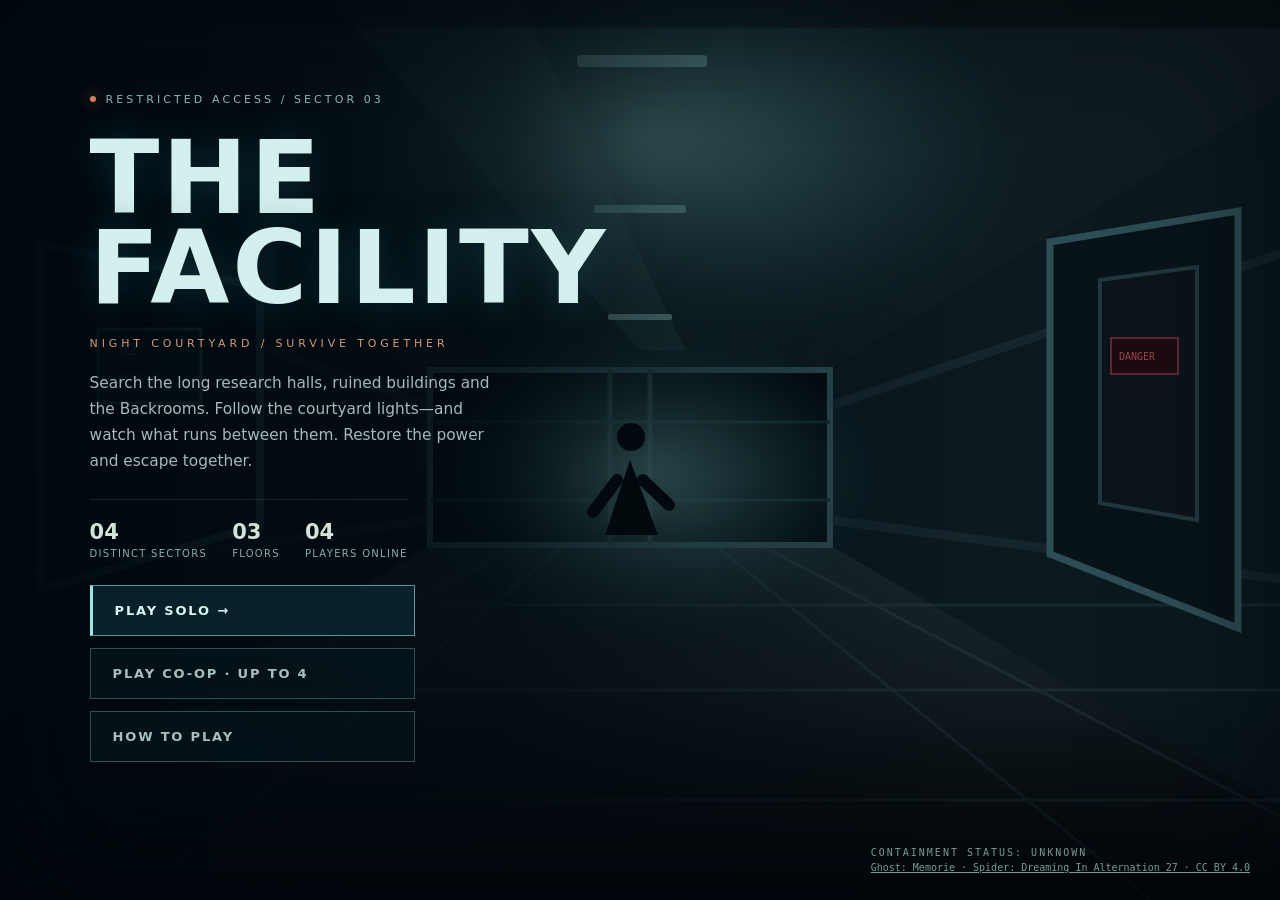
==== index.html @ fafb592e "Reduce close-enemy rendering lag with a lighter native hunter Replace the runtime 858,335-triangle h" ====
<!doctype html>
<html lang="en"><head><meta charset="utf-8"><meta name="viewport" content="width=device-width,initial-scale=1,viewport-fit=cover"><meta name="theme-color" content="#07161c"><meta name="description" content="Explore long research halls, the Backrooms, and a lit outdoor courtyard. Join a four-player room and survive together."><title>The Facility — Night Courtyard</title><meta name="facility-build" content="proximity-r4-20261022"><link rel="manifest" href="manifest.webmanifest"><link rel="stylesheet" href="assets/facility-menu.css?v=proximity-r4"><style>
*{box-sizing:border-box}html,body{margin:0;width:100%;height:100%;overflow:hidden;background:#02070c;color:#d4f0ee;font-family:system-ui,Arial,sans-serif}.menu{position:absolute;inset:0;background:linear-gradient(90deg,rgba(0,9,15,.96),rgba(0,9,15,.74) 39%,rgba(0,9,15,.08) 76%),url('assets/facility-menu.svg') center/cover;display:flex;align-items:center;padding:clamp(24px,7vw,120px)}.menu:after{content:'';position:absolute;inset:0;pointer-events:none;background:linear-gradient(0deg,#02070cb0,transparent 24%);box-shadow:inset 0 0 150px #02070c99}.panel{max-width:620px;z-index:1}.eyebrow{display:flex;align-items:center;gap:10px;font-size:11px;letter-spacing:.28em;color:#8cb8ae}.dot{width:6px;height:6px;background:#d6825e;border-radius:50%;box-shadow:0 0 15px #c96545}h1{font-weight:800;font-size:clamp(58px,8vw,120px);line-height:.88;letter-spacing:.025em;margin:27px 0 24px;text-transform:uppercase;text-shadow:0 2px 35px #124a5080}.edition{color:#d49a76;font-size:11px;letter-spacing:.35em;margin-bottom:20px}p{color:#a5b9bd;line-height:1.7;font-size:clamp(14px,1.2vw,17px);max-width:420px}.stats{display:flex;gap:25px;margin:25px 0;border-top:1px solid #739b9730;padding-top:18px;width:max-content}.stats span{font-size:10px;color:#8dada9;letter-spacing:.13em}.stats b{display:block;color:#d2e3d9;font-size:21px;line-height:1.4;letter-spacing:0}.buttons{display:grid;gap:12px;margin-top:26px;max-width:325px}button{background:rgba(10,37,46,.86);color:#d6f8f4;border:1px solid #5a959b;border-left:3px solid #9de5e4;text-align:left;padding:17px 22px;font:700 13px system-ui;letter-spacing:.14em;cursor:pointer;transition:.2s}button.secondary{background:#05151bc0;border-color:#344e53;border-left-width:1px;color:#a8c1be}button:hover,button:focus-visible{background:#235861;transform:translateX(4px);outline:2px solid transparent}#game{display:none;position:absolute;inset:0;border:0;width:100%;height:100%;background:black}#notice{color:#e6b3a9;min-height:1.5em;font-size:13px}#help{display:none;margin-top:16px;padding:14px 16px;background:#07181de8;border:1px solid #3b6168;font-size:13px;max-width:450px}.foot{position:fixed;bottom:22px;right:30px;color:#789a94;font:10px monospace;letter-spacing:.2em;z-index:1}@media(max-width:600px){.menu{align-items:center;padding:30px 24px;background-position:59% center}h1{font-size:64px}.stats{gap:22px;margin:20px 0}.stats b{font-size:18px}.buttons{margin-top:20px}p{font-size:14px;max-width:310px}.foot{bottom:12px;right:20px;font-size:8px}}@media(max-height:590px){.menu{padding:20px 5vw}h1{font-size:56px;margin:16px 0}.stats{display:none}.buttons{margin-top:14px;gap:8px}button{padding:12px 20px}p{margin:10px 0;font-size:13px}.edition{margin-bottom:8px}#help{position:absolute;left:48%;top:22%;max-width:46%;background:#07181df5}.foot{bottom:10px}}
</style></head><body><main class="menu" id="menu"><div class="panel"><div class="eyebrow"><i class="dot"></i> RESTRICTED ACCESS / SECTOR 03</div><h1>THE<br>FACILITY</h1><div class="edition">NIGHT COURTYARD / SURVIVE TOGETHER</div><p>Search the long research halls, ruined buildings and the Backrooms. Follow the courtyard lights—and watch what runs between them. Restore the power and escape together.</p><div class="stats"><span><b>04</b>DISTINCT SECTORS</span><span><b>03</b>FLOORS</span><span><b>04</b>PLAYERS ONLINE</span></div><div class="buttons"><button id="play">PLAY SOLO →</button><button id="coop" class="secondary">PLAY CO-OP · UP TO 4</button><button id="guide" class="secondary" aria-expanded="false" aria-controls="help">HOW TO PLAY</button></div><p id="help">WASD / joystick to walk. Hold Shift or the SPRINT button to run; pushing the joystick forward always walks. You have 30 seconds of sprint stamina.<br><br>E / USE opens doors and collects items. F / LIGHT switches your flashlight. C / CROUCH keeps you quiet. Find one fuse on each floor, place all three in the basement breaker, then survive until the lift arrives. Follow the signs to explore both wings. Watch your health bar: hits deal damage. Health slowly recovers after 12 seconds out of danger. Close doors and break line of sight to escape the hunter. In co-op, E / USE revives a nearby downed teammate. The service exit leads to the night courtyard. Teammates wear lit suits with name labels. Your ghost can appear behind the east-wing observation, morgue, and cryogenics doors, or watch from corridors.</p><p id="notice" role="status"></p></div><div class="foot">CONTAINMENT STATUS: UNKNOWN<br><a href="CREDITS.md" target="_blank" rel="noopener" style="color:inherit;letter-spacing:0;line-height:2">Ghost: Memorie · Spider: Dreaming In Alternation 27 · CC BY 4.0</a></div></main><dialog id="coop-menu" aria-labelledby="coop-heading"><button id="coop-close" class="coop-close" aria-label="Close co-op menu">×</button><div class="eyebrow">SURVIVE TOGETHER / 2–4 PLAYERS</div><h2 id="coop-heading">Enter as a team.</h2><p>Share a room code, search both wings, and bring your team to the freight lift.</p><label for="survivor-name">YOUR NAME</label><input id="survivor-name" maxlength="18" value="Survivor" autocomplete="nickname"><div class="coop-actions"><button id="host-room" type="button">CREATE A ROOM →</button></div><div class="coop-divider">OR JOIN A FRIEND</div><form id="join-room" novalidate><label for="room-code">ROOM CODE</label><input id="room-code" maxlength="6" placeholder="ABC234" autocomplete="off" autocapitalize="characters" spellcheck="false" aria-describedby="coop-feedback"><div class="coop-actions"><button type="submit" class="secondary">JOIN ROOM →</button></div><p id="coop-feedback" role="status"></p></form><p class="coop-note">The host must keep their game open. Your team shares doors, fuses and monsters. Press E / USE near a downed teammate to revive them. Online rooms use a hosted connection. The host must keep this tab active.</p></dialog><iframe id="game" title="The Facility gameplay" allow="autoplay; fullscreen; gamepad" allowfullscreen></iframe><script>
const menu=document.getElementById('menu'),frame=document.getElementById('game'),notice=document.getElementById('notice');
document.getElementById('guide').onclick=()=>{const b=document.getElementById('guide'),h=document.getElementById('help'),open=b.getAttribute('aria-expanded')!=='true';h.style.display=open?'block':'none';b.setAttribute('aria-expanded',String(open));};
document.getElementById('play').onclick=()=>launchFacility();
addEventListener('message',e=>{if(e.source!==frame.contentWindow||e.origin!==location.origin)return;if(e.data&&e.data.type==='facility-boot-error'){menu.style.display='flex';frame.style.display='none';notice.textContent='The game could not start. Reload and try again.';}});
</script><script src="assets/facility-menu.js?v=proximity-r4"></script></body></html>
---- assets/facility-menu.css ----
#coop-menu{width:min(460px,calc(100vw - 32px));max-height:calc(100dvh - 32px);overflow:auto;border:1px solid #527976;border-top:3px solid #a3d5c4;border-radius:6px;background:#07171e;color:#d7efe6;padding:28px;box-shadow:0 30px 100px #0009}#coop-menu::backdrop{background:#000c;backdrop-filter:blur(5px)}#coop-menu h2{font-size:29px;letter-spacing:.04em;margin:8px 0 12px}#coop-menu p{font-size:13px;line-height:1.65}#coop-menu label{display:block;margin:19px 0 7px;font-size:11px;letter-spacing:.12em;color:#a3c0b7}#coop-menu input{width:100%;border:1px solid #456363;border-radius:3px;background:#021015;padding:12px 14px;color:#e2f4eb;font:15px system-ui;outline-offset:3px}#coop-menu #room-code{font:600 22px monospace;letter-spacing:.22em;text-transform:uppercase}#coop-menu .coop-actions{display:grid;gap:10px;margin-top:20px}#coop-menu button{width:100%;border-radius:3px;min-height:46px;padding:13px 16px;font-size:11px}#coop-menu button:hover{transform:none}#coop-menu .coop-divider{display:flex;align-items:center;gap:12px;font:10px system-ui;letter-spacing:.1em;color:#789b90;margin:22px 0 4px}#coop-menu .coop-divider::before,#coop-menu .coop-divider::after{content:'';height:1px;flex:1;background:#3a5b584f}#coop-menu .coop-close{float:right;width:32px;min-height:32px;padding:3px;text-align:center;border:0;font-size:22px;background:transparent;color:#aac5bb}#coop-feedback{min-height:1.5em;color:#ffc1a8!important;margin:12px 0 0!important}#coop-menu .coop-note{margin-bottom:0;color:#90aaa2;font-size:11px}@media(max-height:590px){#coop-menu{padding:18px 24px}#coop-menu h2{font-size:23px;margin:2px 0}#coop-menu p{margin:6px 0}#coop-menu label{margin-top:12px}#coop-menu .coop-actions{margin-top:12px;gap:7px}#coop-menu button{min-height:39px;padding:10px 15px}#coop-menu .coop-divider{margin-top:15px}}
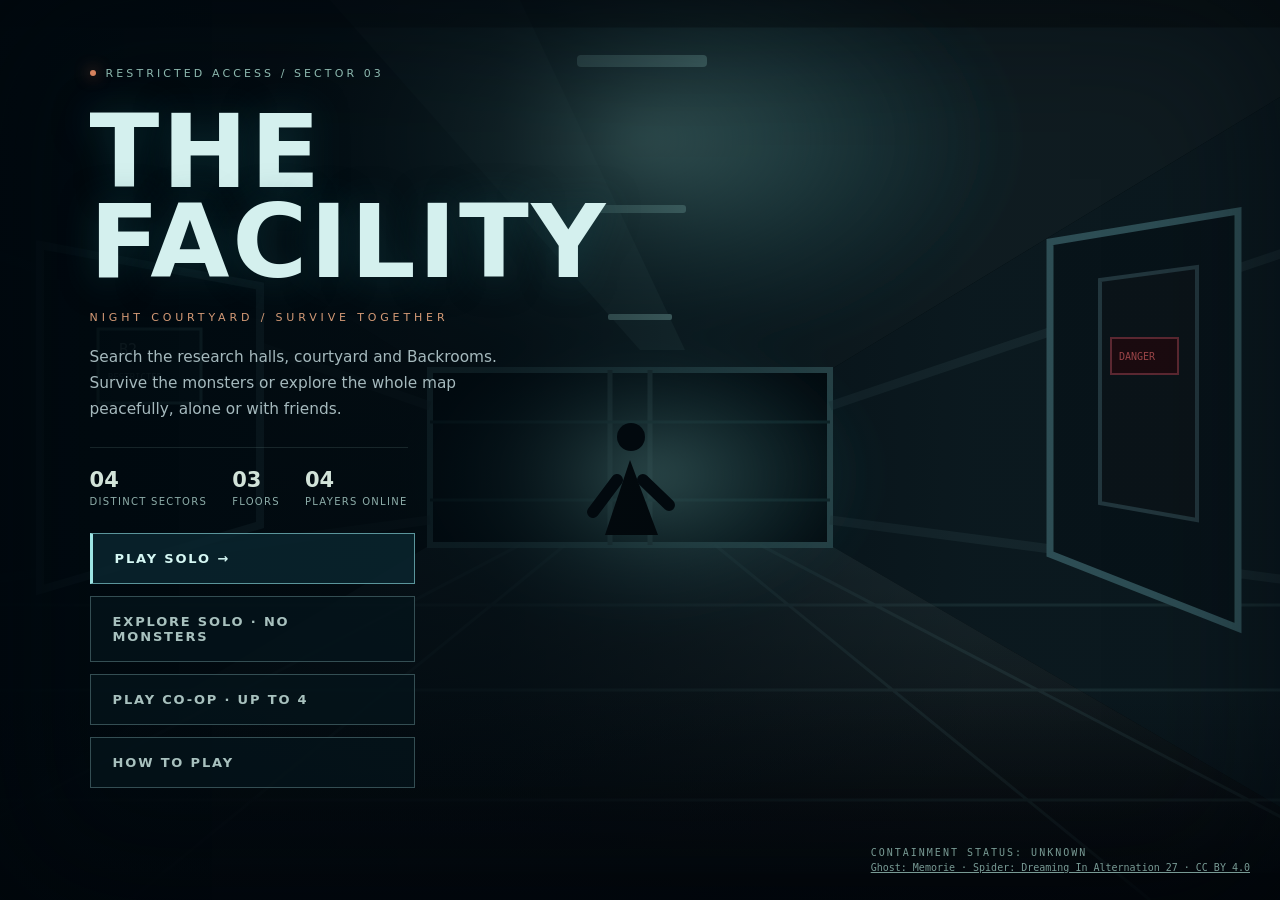
==== commit 278c3bac: "Add explore mode, floor map and improve mobile chase performance" ====
--- a/index.html
+++ b/index.html
@@ -1,9 +1,10 @@
 <!doctype html>
-<html lang="en"><head><meta charset="utf-8"><meta name="viewport" content="width=device-width,initial-scale=1,viewport-fit=cover"><meta name="theme-color" content="#07161c"><meta name="description" content="Explore long research halls, the Backrooms, and a lit outdoor courtyard. Join a four-player room and survive together."><title>The Facility — Night Courtyard</title><meta name="facility-build" content="proximity-r4-20261022"><link rel="manifest" href="manifest.webmanifest"><link rel="stylesheet" href="assets/facility-menu.css?v=proximity-r4"><style>
+<html lang="en"><head><meta charset="utf-8"><meta name="viewport" content="width=device-width,initial-scale=1,viewport-fit=cover"><meta name="theme-color" content="#07161c"><meta name="description" content="Explore long research halls, the Backrooms, and a lit outdoor courtyard. Join a four-player room and survive together."><title>The Facility — Night Courtyard</title><meta name="facility-build" content="explore-r6-20261027"><link rel="manifest" href="manifest.webmanifest"><link rel="stylesheet" href="assets/facility-menu.css?v=explore-r6"><style>
 *{box-sizing:border-box}html,body{margin:0;width:100%;height:100%;overflow:hidden;background:#02070c;color:#d4f0ee;font-family:system-ui,Arial,sans-serif}.menu{position:absolute;inset:0;background:linear-gradient(90deg,rgba(0,9,15,.96),rgba(0,9,15,.74) 39%,rgba(0,9,15,.08) 76%),url('assets/facility-menu.svg') center/cover;display:flex;align-items:center;padding:clamp(24px,7vw,120px)}.menu:after{content:'';position:absolute;inset:0;pointer-events:none;background:linear-gradient(0deg,#02070cb0,transparent 24%);box-shadow:inset 0 0 150px #02070c99}.panel{max-width:620px;z-index:1}.eyebrow{display:flex;align-items:center;gap:10px;font-size:11px;letter-spacing:.28em;color:#8cb8ae}.dot{width:6px;height:6px;background:#d6825e;border-radius:50%;box-shadow:0 0 15px #c96545}h1{font-weight:800;font-size:clamp(58px,8vw,120px);line-height:.88;letter-spacing:.025em;margin:27px 0 24px;text-transform:uppercase;text-shadow:0 2px 35px #124a5080}.edition{color:#d49a76;font-size:11px;letter-spacing:.35em;margin-bottom:20px}p{color:#a5b9bd;line-height:1.7;font-size:clamp(14px,1.2vw,17px);max-width:420px}.stats{display:flex;gap:25px;margin:25px 0;border-top:1px solid #739b9730;padding-top:18px;width:max-content}.stats span{font-size:10px;color:#8dada9;letter-spacing:.13em}.stats b{display:block;color:#d2e3d9;font-size:21px;line-height:1.4;letter-spacing:0}.buttons{display:grid;gap:12px;margin-top:26px;max-width:325px}button{background:rgba(10,37,46,.86);color:#d6f8f4;border:1px solid #5a959b;border-left:3px solid #9de5e4;text-align:left;padding:17px 22px;font:700 13px system-ui;letter-spacing:.14em;cursor:pointer;transition:.2s}button.secondary{background:#05151bc0;border-color:#344e53;border-left-width:1px;color:#a8c1be}button:hover,button:focus-visible{background:#235861;transform:translateX(4px);outline:2px solid transparent}#game{display:none;position:absolute;inset:0;border:0;width:100%;height:100%;background:black}#notice{color:#e6b3a9;min-height:1.5em;font-size:13px}#help{display:none;margin-top:16px;padding:14px 16px;background:#07181de8;border:1px solid #3b6168;font-size:13px;max-width:450px}.foot{position:fixed;bottom:22px;right:30px;color:#789a94;font:10px monospace;letter-spacing:.2em;z-index:1}@media(max-width:600px){.menu{align-items:center;padding:30px 24px;background-position:59% center}h1{font-size:64px}.stats{gap:22px;margin:20px 0}.stats b{font-size:18px}.buttons{margin-top:20px}p{font-size:14px;max-width:310px}.foot{bottom:12px;right:20px;font-size:8px}}@media(max-height:590px){.menu{padding:20px 5vw}h1{font-size:56px;margin:16px 0}.stats{display:none}.buttons{margin-top:14px;gap:8px}button{padding:12px 20px}p{margin:10px 0;font-size:13px}.edition{margin-bottom:8px}#help{position:absolute;left:48%;top:22%;max-width:46%;background:#07181df5}.foot{bottom:10px}}
-</style></head><body><main class="menu" id="menu"><div class="panel"><div class="eyebrow"><i class="dot"></i> RESTRICTED ACCESS / SECTOR 03</div><h1>THE<br>FACILITY</h1><div class="edition">NIGHT COURTYARD / SURVIVE TOGETHER</div><p>Search the long research halls, ruined buildings and the Backrooms. Follow the courtyard lights—and watch what runs between them. Restore the power and escape together.</p><div class="stats"><span><b>04</b>DISTINCT SECTORS</span><span><b>03</b>FLOORS</span><span><b>04</b>PLAYERS ONLINE</span></div><div class="buttons"><button id="play">PLAY SOLO →</button><button id="coop" class="secondary">PLAY CO-OP · UP TO 4</button><button id="guide" class="secondary" aria-expanded="false" aria-controls="help">HOW TO PLAY</button></div><p id="help">WASD / joystick to walk. Hold Shift or the SPRINT button to run; pushing the joystick forward always walks. You have 30 seconds of sprint stamina.<br><br>E / USE opens doors and collects items. F / LIGHT switches your flashlight. C / CROUCH keeps you quiet. Find one fuse on each floor, place all three in the basement breaker, then survive until the lift arrives. Follow the signs to explore both wings. Watch your health bar: hits deal damage. Health slowly recovers after 12 seconds out of danger. Close doors and break line of sight to escape the hunter. In co-op, E / USE revives a nearby downed teammate. The service exit leads to the night courtyard. Teammates wear lit suits with name labels. Your ghost can appear behind the east-wing observation, morgue, and cryogenics doors, or watch from corridors.</p><p id="notice" role="status"></p></div><div class="foot">CONTAINMENT STATUS: UNKNOWN<br><a href="CREDITS.md" target="_blank" rel="noopener" style="color:inherit;letter-spacing:0;line-height:2">Ghost: Memorie · Spider: Dreaming In Alternation 27 · CC BY 4.0</a></div></main><dialog id="coop-menu" aria-labelledby="coop-heading"><button id="coop-close" class="coop-close" aria-label="Close co-op menu">×</button><div class="eyebrow">SURVIVE TOGETHER / 2–4 PLAYERS</div><h2 id="coop-heading">Enter as a team.</h2><p>Share a room code, search both wings, and bring your team to the freight lift.</p><label for="survivor-name">YOUR NAME</label><input id="survivor-name" maxlength="18" value="Survivor" autocomplete="nickname"><div class="coop-actions"><button id="host-room" type="button">CREATE A ROOM →</button></div><div class="coop-divider">OR JOIN A FRIEND</div><form id="join-room" novalidate><label for="room-code">ROOM CODE</label><input id="room-code" maxlength="6" placeholder="ABC234" autocomplete="off" autocapitalize="characters" spellcheck="false" aria-describedby="coop-feedback"><div class="coop-actions"><button type="submit" class="secondary">JOIN ROOM →</button></div><p id="coop-feedback" role="status"></p></form><p class="coop-note">The host must keep their game open. Your team shares doors, fuses and monsters. Press E / USE near a downed teammate to revive them. Online rooms use a hosted connection. The host must keep this tab active.</p></dialog><iframe id="game" title="The Facility gameplay" allow="autoplay; fullscreen; gamepad" allowfullscreen></iframe><script>
+</style></head><body><main class="menu" id="menu"><div class="panel"><div class="eyebrow"><i class="dot"></i> RESTRICTED ACCESS / SECTOR 03</div><h1>THE<br>FACILITY</h1><div class="edition">NIGHT COURTYARD / SURVIVE TOGETHER</div><p>Search the research halls, courtyard and Backrooms. Survive the monsters or explore the whole map peacefully, alone or with friends.</p><div class="stats"><span><b>04</b>DISTINCT SECTORS</span><span><b>03</b>FLOORS</span><span><b>04</b>PLAYERS ONLINE</span></div><div class="buttons"><button id="play">PLAY SOLO →</button><button id="explore" class="secondary">EXPLORE SOLO · NO MONSTERS</button><button id="coop" class="secondary">PLAY CO-OP · UP TO 4</button><button id="guide" class="secondary" aria-expanded="false" aria-controls="help">HOW TO PLAY</button></div><p id="help">WASD / joystick to walk. Hold Shift or the SPRINT button to run; pushing the joystick forward always walks. You have 30 seconds of sprint stamina.<br><br>E / USE opens doors and collects items. F / LIGHT switches your flashlight. C / CROUCH keeps you quiet. The minimap marks the fuses. Tap it or press M for the full map and floor buttons. Find one fuse on each floor, place all three in the basement breaker, then survive until the lift arrives. Follow the signs to explore both wings. Watch your health bar: hits deal damage. Health slowly recovers after 12 seconds out of danger. Close doors and break line of sight to escape the hunter. In co-op, E / USE revives a nearby downed teammate. The service exit leads to the night courtyard. Teammates wear lit suits with name labels. Your ghost can appear behind the east-wing observation, morgue, and cryogenics doors, or watch from corridors.</p><p id="notice" role="status"></p></div><div class="foot">CONTAINMENT STATUS: UNKNOWN<br><a href="CREDITS.md" target="_blank" rel="noopener" style="color:inherit;letter-spacing:0;line-height:2">Ghost: Memorie · Spider: Dreaming In Alternation 27 · CC BY 4.0</a></div></main><dialog id="coop-menu" aria-labelledby="coop-heading"><button id="coop-close" class="coop-close" aria-label="Close co-op menu">×</button><div class="eyebrow">SURVIVE TOGETHER / 2–4 PLAYERS</div><h2 id="coop-heading">Enter as a team.</h2><p>Share a room code, search both wings, and bring your team to the freight lift.</p><label for="survivor-name">YOUR NAME</label><input id="survivor-name" maxlength="18" value="Survivor" autocomplete="nickname"><fieldset class="mode-choice"><legend>CREATE A ROOM AS</legend><label><input type="radio" name="room-mode" value="survival" checked><span><b>SURVIVAL</b><small>Find fuses and escape together</small></span></label><label><input type="radio" name="room-mode" value="explore"><span><b>EXPLORE</b><small>All areas open · no monsters</small></span></label></fieldset><div class="coop-actions"><button id="host-room" type="button">CREATE A ROOM →</button></div><div class="coop-divider">OR JOIN A FRIEND</div><form id="join-room" novalidate><label for="room-code">ROOM CODE</label><input id="room-code" maxlength="6" placeholder="ABC234" autocomplete="off" autocapitalize="characters" spellcheck="false" aria-describedby="coop-feedback"><div class="coop-actions"><button type="submit" class="secondary">JOIN ROOM →</button></div><p id="coop-feedback" role="status"></p></form><p class="coop-note">The host chooses the mode. Friends join with the room code and enter the same world. Keep the host game open while playing.</p></dialog><iframe id="game" title="The Facility gameplay" allow="autoplay; fullscreen; gamepad" allowfullscreen></iframe><script>
 const menu=document.getElementById('menu'),frame=document.getElementById('game'),notice=document.getElementById('notice');
 document.getElementById('guide').onclick=()=>{const b=document.getElementById('guide'),h=document.getElementById('help'),open=b.getAttribute('aria-expanded')!=='true';h.style.display=open?'block':'none';b.setAttribute('aria-expanded',String(open));};
 document.getElementById('play').onclick=()=>launchFacility();
+document.getElementById('explore').onclick=()=>launchFacility(null,null,'explore');
 addEventListener('message',e=>{if(e.source!==frame.contentWindow||e.origin!==location.origin)return;if(e.data&&e.data.type==='facility-boot-error'){menu.style.display='flex';frame.style.display='none';notice.textContent='The game could not start. Reload and try again.';}});
-</script><script src="assets/facility-menu.js?v=proximity-r4"></script></body></html>
+</script><script src="assets/facility-menu.js?v=explore-r6"></script></body></html>
--- a/assets/facility-menu.css
+++ b/assets/facility-menu.css
@@ -1 +1,3 @@
 #coop-menu{width:min(460px,calc(100vw - 32px));max-height:calc(100dvh - 32px);overflow:auto;border:1px solid #527976;border-top:3px solid #a3d5c4;border-radius:6px;background:#07171e;color:#d7efe6;padding:28px;box-shadow:0 30px 100px #0009}#coop-menu::backdrop{background:#000c;backdrop-filter:blur(5px)}#coop-menu h2{font-size:29px;letter-spacing:.04em;margin:8px 0 12px}#coop-menu p{font-size:13px;line-height:1.65}#coop-menu label{display:block;margin:19px 0 7px;font-size:11px;letter-spacing:.12em;color:#a3c0b7}#coop-menu input{width:100%;border:1px solid #456363;border-radius:3px;background:#021015;padding:12px 14px;color:#e2f4eb;font:15px system-ui;outline-offset:3px}#coop-menu #room-code{font:600 22px monospace;letter-spacing:.22em;text-transform:uppercase}#coop-menu .coop-actions{display:grid;gap:10px;margin-top:20px}#coop-menu button{width:100%;border-radius:3px;min-height:46px;padding:13px 16px;font-size:11px}#coop-menu button:hover{transform:none}#coop-menu .coop-divider{display:flex;align-items:center;gap:12px;font:10px system-ui;letter-spacing:.1em;color:#789b90;margin:22px 0 4px}#coop-menu .coop-divider::before,#coop-menu .coop-divider::after{content:'';height:1px;flex:1;background:#3a5b584f}#coop-menu .coop-close{float:right;width:32px;min-height:32px;padding:3px;text-align:center;border:0;font-size:22px;background:transparent;color:#aac5bb}#coop-feedback{min-height:1.5em;color:#ffc1a8!important;margin:12px 0 0!important}#coop-menu .coop-note{margin-bottom:0;color:#90aaa2;font-size:11px}@media(max-height:590px){#coop-menu{padding:18px 24px}#coop-menu h2{font-size:23px;margin:2px 0}#coop-menu p{margin:6px 0}#coop-menu label{margin-top:12px}#coop-menu .coop-actions{margin-top:12px;gap:7px}#coop-menu button{min-height:39px;padding:10px 15px}#coop-menu .coop-divider{margin-top:15px}}
+
+#coop-menu .mode-choice{border:0;padding:0;margin:18px 0 0;display:grid;grid-template-columns:1fr 1fr;gap:8px}#coop-menu .mode-choice legend{padding:0;margin-bottom:8px;font-size:10px;letter-spacing:.12em;color:#a3c0b7}#coop-menu .mode-choice label{display:flex;align-items:flex-start;gap:8px;padding:10px;margin:0;border:1px solid #3e6060;background:#0b2028;cursor:pointer;letter-spacing:0}#coop-menu .mode-choice input{width:auto;margin:3px 0 0;accent-color:#9de5c3}#coop-menu .mode-choice b{font-size:11px}#coop-menu .mode-choice small{display:block;margin-top:4px;font-size:10px;line-height:1.35;color:#a6c0b5}@media(max-height:590px){#coop-menu .mode-choice{margin-top:10px}.panel{max-height:calc(100dvh - 24px);overflow:auto}#coop-menu .mode-choice label{padding:7px}}
